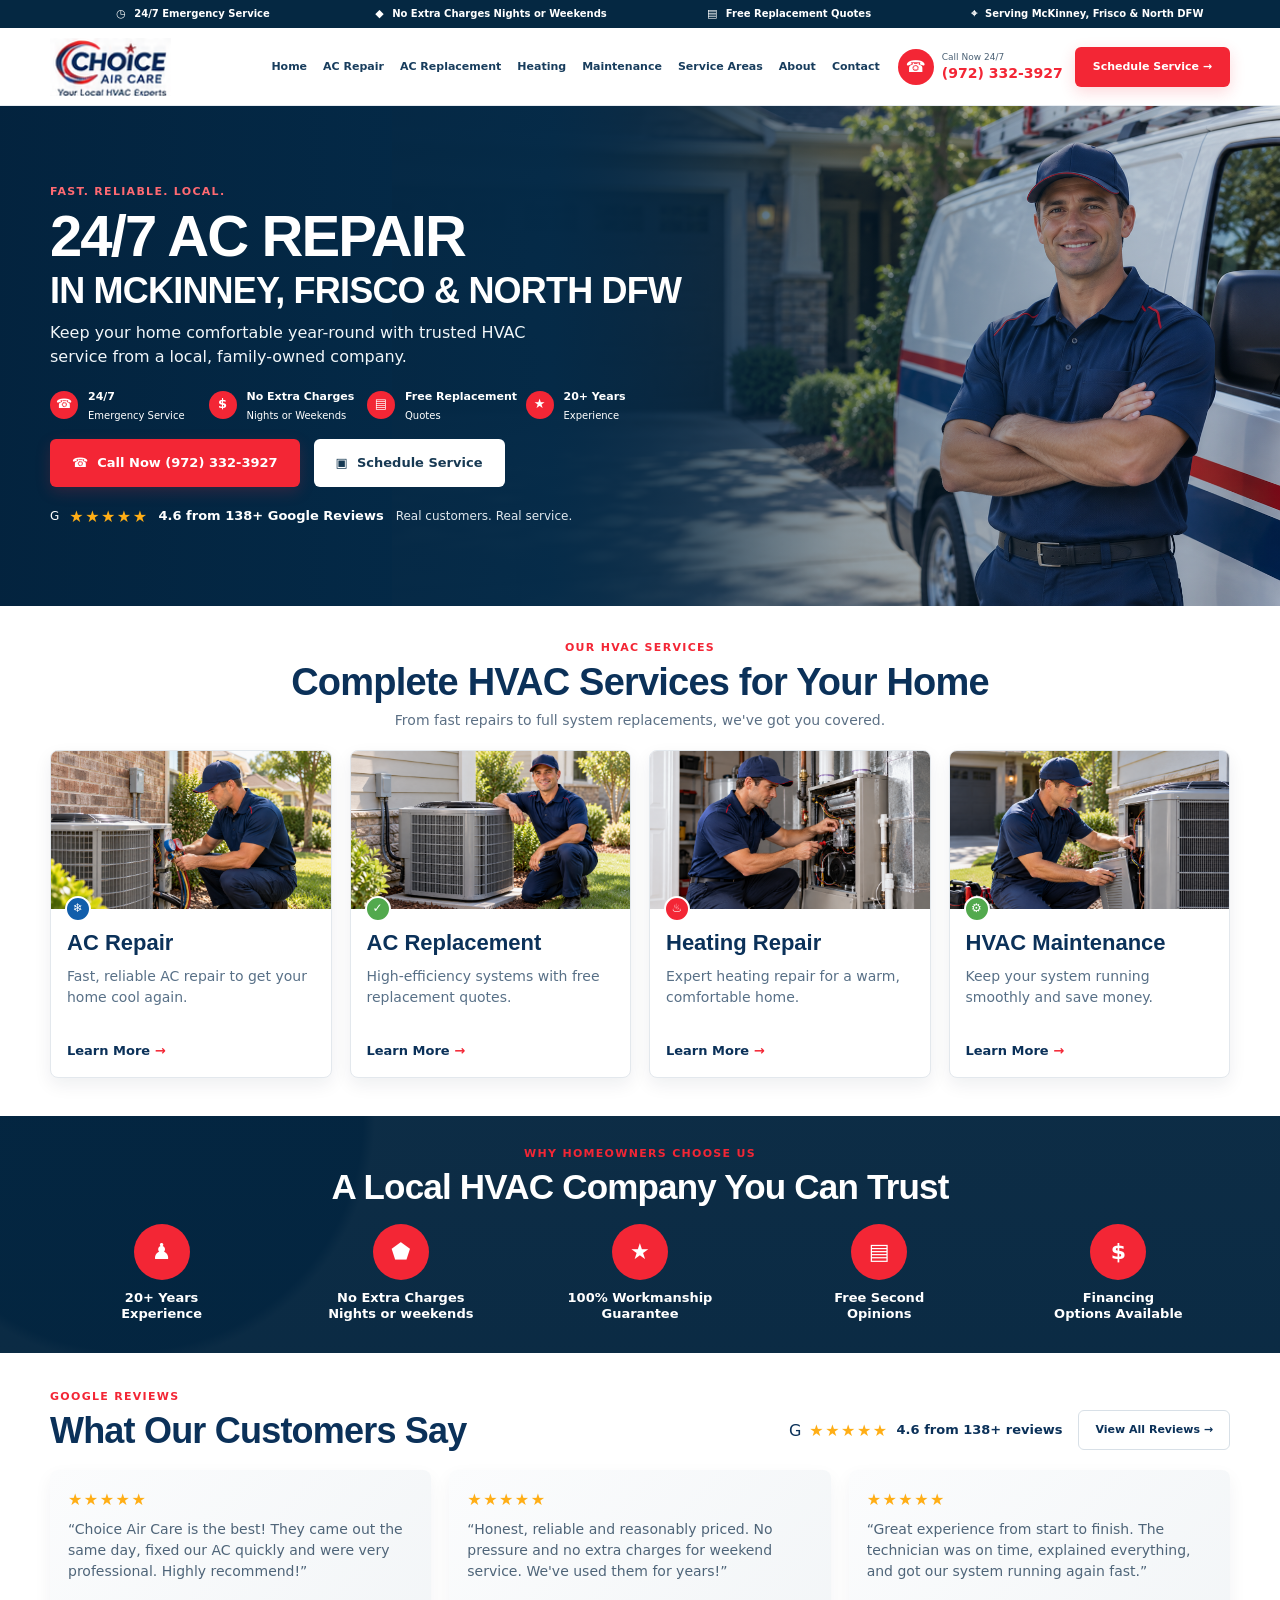
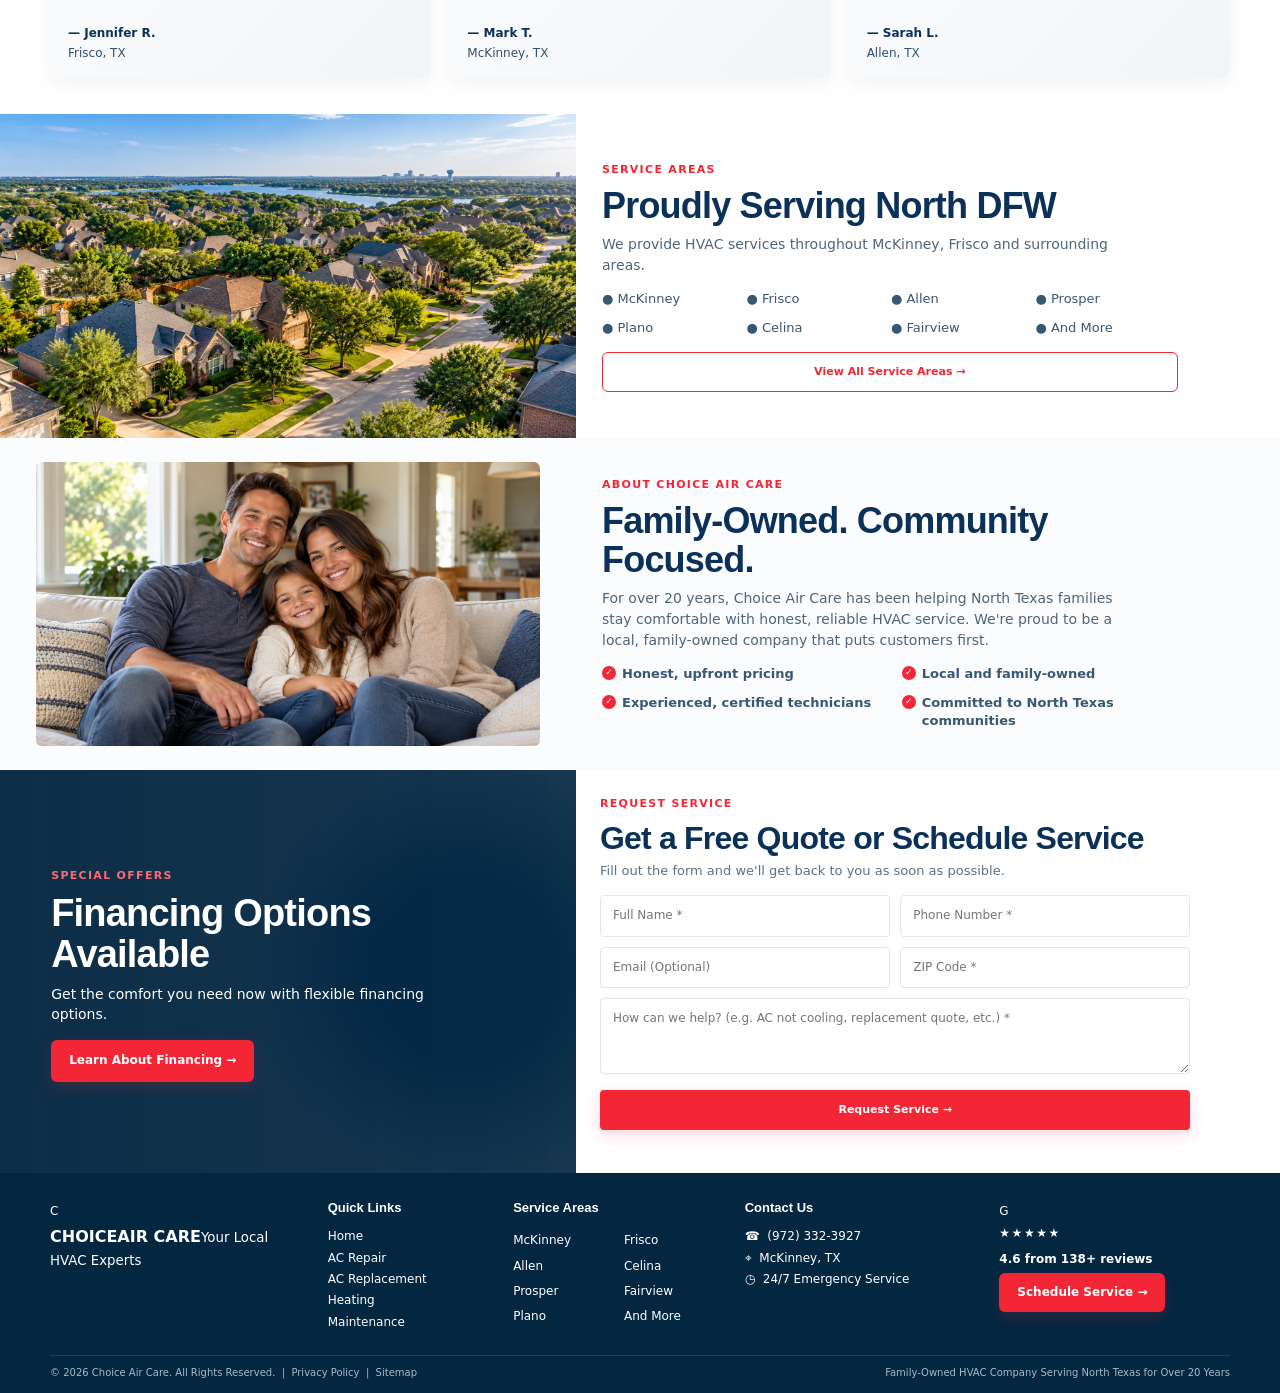
==== test.html @ 2be5fc78 "Update site with choice-air-care-demo-ready" ====
<!doctype html>
<html lang="en">
<head>
  <meta charset="utf-8" />
  <meta name="viewport" content="width=device-width,initial-scale=1" />
  <meta name="description" content="Choice Air Care concept homepage — a conversion-focused HVAC landing page for McKinney, Frisco and North DFW." />
  <title>Choice Air Care | 24/7 HVAC Service in North DFW</title>
  <link rel="stylesheet" href="styles.css" />
</head>
<body>
  <a class="skip-link" href="#main">Skip to content</a>

  <div class="topbar">
    <div class="container topbar__inner">
      <span><b>◷</b> 24/7 Emergency Service</span>
      <span><b>◆</b> No Extra Charges Nights or Weekends</span>
      <span><b>▤</b> Free Replacement Quotes</span>
      <span><b>⌖</b> Serving McKinney, Frisco &amp; North DFW</span>
    </div>
  </div>

  <header class="header" id="header">
    <div class="container nav">
      <a class="logo" href="#top" aria-label="Choice Air Care home">
        <img src="assets/logo.png" alt="Choice Air Care — Your Local HVAC Experts" />
      </a>

      <button class="menu-button" id="menuButton" type="button" aria-expanded="false" aria-controls="mainNav" aria-label="Open menu">☰</button>

      <nav class="main-nav" id="mainNav" aria-label="Primary navigation">
        <a href="#top">Home</a>
        <a href="#services">AC Repair</a>
        <a href="#services">AC Replacement</a>
        <a href="#services">Heating</a>
        <a href="#services">Maintenance</a>
        <a href="#areas">Service Areas</a>
        <a href="#about">About</a>
        <a href="#contact">Contact</a>
      </nav>

      <div class="nav-actions">
        <a class="nav-phone" href="tel:+19723323927" aria-label="Call Choice Air Care at 972 332 3927">
          <span class="nav-phone__icon">☎</span>
          <span><small>Call Now 24/7</small><strong>(972) 332-3927</strong></span>
        </a>
        <a class="button button--red button--nav" href="#contact">Schedule Service →</a>
      </div>
    </div>
  </header>

  <main id="main">
    <section class="hero" id="top">
      <div class="container hero__inner">
        <div class="hero__copy">
          <p class="kicker">FAST. RELIABLE. LOCAL.</p>
          <h1>24/7 AC REPAIR <span>IN MCKINNEY, FRISCO &amp; NORTH DFW</span></h1>
          <p class="hero__lede">Keep your home comfortable year-round with trusted HVAC service from a local, family-owned company.</p>

          <div class="hero-points" aria-label="Service benefits">
            <div><span class="round-icon">☎</span><p><strong>24/7</strong><small>Emergency Service</small></p></div>
            <div><span class="round-icon">$</span><p><strong>No Extra Charges</strong><small>Nights or Weekends</small></p></div>
            <div><span class="round-icon">▤</span><p><strong>Free Replacement</strong><small>Quotes</small></p></div>
            <div><span class="round-icon">★</span><p><strong>20+ Years</strong><small>Experience</small></p></div>
          </div>

          <div class="hero-actions">
            <a class="button button--red button--hero" href="tel:+19723323927">☎&nbsp; Call Now (972) 332-3927</a>
            <a class="button button--white button--hero" href="#contact">▣&nbsp; Schedule Service</a>
          </div>

          <div class="google-line" aria-label="4.6 from 138 plus Google reviews">
            <span class="google-g">G</span>
            <span class="stars">★★★★★</span>
            <strong>4.6 from 138+ Google Reviews</strong>
            <span class="google-line__note">Real customers. Real service.</span>
          </div>
        </div>
      </div>
    </section>

    <section class="services" id="services">
      <div class="container">
        <div class="section-title section-title--center">
          <p class="kicker kicker--red">OUR HVAC SERVICES</p>
          <h2>Complete HVAC Services for Your Home</h2>
          <p>From fast repairs to full system replacements, we've got you covered.</p>
        </div>

        <div class="service-grid">
          <article class="service-card">
            <img src="assets/service-ac-repair.png" alt="Outdoor AC condenser units" />
            <div class="service-card__body">
              <span class="service-badge">❄</span>
              <h3>AC Repair</h3>
              <p>Fast, reliable AC repair to get your home cool again.</p>
              <a href="#contact">Learn More <b>→</b></a>
            </div>
          </article>

          <article class="service-card">
            <img src="assets/service-ac-replacement.png" alt="Residential air conditioning equipment" />
            <div class="service-card__body">
              <span class="service-badge service-badge--green">✓</span>
              <h3>AC Replacement</h3>
              <p>High-efficiency systems with free replacement quotes.</p>
              <a href="#contact">Learn More <b>→</b></a>
            </div>
          </article>

          <article class="service-card">
            <img src="assets/service-heating.png" alt="Home heating equipment" />
            <div class="service-card__body">
              <span class="service-badge service-badge--red">♨</span>
              <h3>Heating Repair</h3>
              <p>Expert heating repair for a warm, comfortable home.</p>
              <a href="#contact">Learn More <b>→</b></a>
            </div>
          </article>

          <article class="service-card">
            <img src="assets/service-maintenance.png" alt="HVAC technician servicing equipment" />
            <div class="service-card__body">
              <span class="service-badge service-badge--green">⚙</span>
              <h3>HVAC Maintenance</h3>
              <p>Keep your system running smoothly and save money.</p>
              <a href="#contact">Learn More <b>→</b></a>
            </div>
          </article>
        </div>
      </div>
    </section>

    <section class="trust" id="why-us">
      <div class="container">
        <div class="section-title section-title--center section-title--light trust__title">
          <p class="kicker kicker--red">WHY HOMEOWNERS CHOOSE US</p>
          <h2>A Local HVAC Company You Can Trust</h2>
        </div>

        <div class="trust-grid">
          <div class="trust-item"><span>♟</span><strong>20+ Years<br>Experience</strong></div>
          <div class="trust-item"><span>⬟</span><strong>No Extra Charges<br>Nights or weekends</strong></div>
          <div class="trust-item"><span>★</span><strong>100% Workmanship<br>Guarantee</strong></div>
          <div class="trust-item"><span>▤</span><strong>Free Second<br>Opinions</strong></div>
          <div class="trust-item"><span>$</span><strong>Financing<br>Options Available</strong></div>
        </div>
      </div>
    </section>

    <section class="reviews" id="reviews">
      <div class="container">
        <div class="reviews-heading">
          <div>
            <p class="kicker kicker--red">GOOGLE REVIEWS</p>
            <h2>What Our Customers Say</h2>
          </div>
          <div class="reviews-heading__right">
            <div class="rating-block"><span class="google-g">G</span><span class="stars">★★★★★</span><strong>4.6 from 138+ reviews</strong></div>
            <a class="outline-button" href="#reviews">View All Reviews →</a>
          </div>
        </div>

        <div class="review-grid">
          <article class="review-card">
            <div class="stars">★★★★★</div>
            <p>“Choice Air Care is the best! They came out the same day, fixed our AC quickly and were very professional. Highly recommend!”</p>
            <strong>— Jennifer R.</strong><span>Frisco, TX</span>
          </article>
          <article class="review-card">
            <div class="stars">★★★★★</div>
            <p>“Honest, reliable and reasonably priced. No pressure and no extra charges for weekend service. We've used them for years!”</p>
            <strong>— Mark T.</strong><span>McKinney, TX</span>
          </article>
          <article class="review-card">
            <div class="stars">★★★★★</div>
            <p>“Great experience from start to finish. The technician was on time, explained everything, and got our system running again fast.”</p>
            <strong>— Sarah L.</strong><span>Allen, TX</span>
          </article>
        </div>
      </div>
    </section>

    <section class="split-section areas" id="areas">
      <div class="split-section__image area-image"><img src="assets/service-area.png" alt="Residential neighborhood in North DFW" /></div>
      <div class="split-section__copy">
        <p class="kicker kicker--red">SERVICE AREAS</p>
        <h2>Proudly Serving North DFW</h2>
        <p>We provide HVAC services throughout McKinney, Frisco and surrounding areas.</p>
        <div class="area-list">
          <span>● McKinney</span><span>● Frisco</span><span>● Allen</span><span>● Prosper</span>
          <span>● Plano</span><span>● Celina</span><span>● Fairview</span><span>● And More</span>
        </div>
        <a class="outline-button outline-button--red" href="#contact">View All Service Areas →</a>
      </div>
    </section>

    <section class="split-section about" id="about">
      <div class="split-section__image family-image"><img src="assets/family.png" alt="A local family at home" /></div>
      <div class="split-section__copy about__copy">
        <p class="kicker kicker--red">ABOUT CHOICE AIR CARE</p>
        <h2>Family-Owned. Community Focused.</h2>
        <p>For over 20 years, Choice Air Care has been helping North Texas families stay comfortable with honest, reliable HVAC service. We're proud to be a local, family-owned company that puts customers first.</p>
        <ul class="checks">
          <li>Honest, upfront pricing</li>
          <li>Local and family-owned</li>
          <li>Experienced, certified technicians</li>
          <li>Committed to North Texas communities</li>
        </ul>
      </div>
    </section>

    <section class="conversion" id="contact">
      <div class="conversion__finance">
        <div>
          <p class="kicker">SPECIAL OFFERS</p>
          <h2>Financing Options Available</h2>
          <p>Get the comfort you need now with flexible financing options.</p>
          <a class="button button--red" href="#quoteForm">Learn About Financing →</a>
        </div>
      </div>

      <div class="conversion__form">
        <p class="kicker kicker--red">REQUEST SERVICE</p>
        <h2>Get a Free Quote or Schedule Service</h2>
        <p>Fill out the form and we'll get back to you as soon as possible.</p>
        <form id="quoteForm" class="quote-form">
          <div class="form-grid">
            <input aria-label="Full Name" required name="name" placeholder="Full Name *" />
            <input aria-label="Phone Number" required name="phone" type="tel" placeholder="Phone Number *" />
            <input aria-label="Email" name="email" type="email" placeholder="Email (Optional)" />
            <input aria-label="ZIP Code" required name="zip" inputmode="numeric" placeholder="ZIP Code *" />
          </div>
          <textarea aria-label="How can we help?" required name="message" rows="3" placeholder="How can we help? (e.g. AC not cooling, replacement quote, etc.) *"></textarea>
          <button class="button button--red button--full" type="submit">Request Service →</button>
          <p id="formStatus" class="form-status" aria-live="polite"></p>
        </form>
      </div>
    </section>
  </main>

  <footer class="footer">
    <div class="container footer-grid">
      <div class="footer-brand">
        <div class="footer-wordmark"><span class="footer-c">C</span><div><strong>CHOICE</strong><b>AIR CARE</b><small>Your Local HVAC Experts</small></div></div>
      </div>
      <div><h3>Quick Links</h3><a href="#top">Home</a><a href="#services">AC Repair</a><a href="#services">AC Replacement</a><a href="#services">Heating</a><a href="#services">Maintenance</a></div>
      <div><h3>Service Areas</h3><div class="footer-areas"><span>McKinney</span><span>Frisco</span><span>Allen</span><span>Celina</span><span>Prosper</span><span>Fairview</span><span>Plano</span><span>And More</span></div></div>
      <div><h3>Contact Us</h3><a href="tel:+19723323927">☎ &nbsp;(972) 332-3927</a><span>⌖ &nbsp;McKinney, TX</span><span>◷ &nbsp;24/7 Emergency Service</span></div>
      <div class="footer-rating"><div><span class="google-g">G</span><span class="stars">★★★★★</span></div><strong>4.6 from 138+ reviews</strong><a class="button button--red button--footer" href="#contact">Schedule Service →</a></div>
    </div>
    <div class="container footer-bottom"><span>© <span id="year"></span> Choice Air Care. All Rights Reserved. &nbsp;|&nbsp; Privacy Policy &nbsp;|&nbsp; Sitemap</span><span>Family-Owned HVAC Company Serving North Texas for Over 20 Years</span></div>
  </footer>

  <div class="mobile-cta"><a href="tel:+19723323927">☎ Call Now</a><a href="#contact">Schedule Service</a></div>
  <script src="script.js"></script>
</body>
</html>
---- styles.css ----
:root{
  --navy:#052d50;
  --navy-dark:#032540;
  --red:#f32635;
  --red-dark:#dc1727;
  --blue:#0b5b9b;
  --gold:#ffae16;
  --ink:#0b3159;
  --muted:#5c7085;
  --line:#e3e9ee;
  --soft:#f7f9fb;
}
*{box-sizing:border-box}
html{scroll-behavior:smooth}
body{margin:0;font-family:Inter,system-ui,-apple-system,"Segoe UI",sans-serif;color:var(--ink);background:#fff;line-height:1.45}
a{color:inherit;text-decoration:none}img{display:block;max-width:100%}button,input,textarea{font:inherit}
.container{width:min(1180px,calc(100% - 68px));margin-inline:auto}
.skip-link{position:fixed;left:8px;top:-60px;background:#fff;padding:8px 12px;z-index:999;border-radius:6px}.skip-link:focus{top:8px}

.topbar{min-height:28px;background:#052842;color:#fff;font-size:10px;font-weight:600}.topbar__inner{min-height:28px;display:grid;grid-template-columns:repeat(4,1fr);align-items:center;text-align:center;gap:12px;padding:4px 0}.topbar b{font-size:11px;margin-right:5px}
.header{height:78px;background:#fff;border-bottom:1px solid #e8edf2;position:sticky;top:0;z-index:60}.nav{height:78px;display:flex;align-items:center;gap:18px}.logo{width:148px;flex:0 0 148px}.logo img{width:148px;height:58px;object-fit:contain;object-position:left center}
.main-nav{display:flex;align-items:center;gap:16px;margin-left:auto;white-space:nowrap}.main-nav a{font-size:11px;font-weight:700;color:#183d5d}.main-nav a:hover{color:var(--red)}
.nav-actions{display:flex;align-items:center;gap:12px}.nav-phone{display:flex;align-items:center;gap:8px}.nav-phone__icon{width:36px;height:36px;border-radius:50%;display:grid;place-items:center;background:var(--red);color:#fff;font-size:16px}.nav-phone small{display:block;font-size:9px;line-height:1;color:#4b6175}.nav-phone strong{display:block;color:var(--red);font-size:14px;line-height:1.1;margin-top:4px}.menu-button{display:none;margin-left:auto;border:0;background:transparent;color:var(--navy);font-size:24px}
.button{display:inline-flex;align-items:center;justify-content:center;border:0;border-radius:6px;font-weight:800;transition:.18s ease;padding:11px 18px;cursor:pointer}.button:hover{transform:translateY(-1px)}.button--red{background:var(--red);color:#fff;box-shadow:0 5px 15px rgba(243,38,53,.18)}.button--red:hover{background:var(--red-dark)}.button--white{background:#fff;color:#173953}.button--nav{font-size:11px;padding:12px 18px;border-radius:6px}.button--full{width:100%}.button--footer{font-size:11px;margin-top:12px;padding:11px 18px}

.kicker{margin:0 0 9px;font-weight:800;font-size:11px;letter-spacing:1.3px;color:#ff6a72}.kicker--red{color:var(--red)}
h1,h2,h3{font-family:Manrope,Inter,sans-serif}

.hero{min-height:500px;color:#fff;position:relative;overflow:hidden;background:#062e50}.hero::before{content:"";position:absolute;inset:0;background:linear-gradient(90deg,rgba(3,35,62,.98) 0%,rgba(4,43,73,.95) 43%,rgba(4,45,75,.44) 66%,rgba(3,36,63,.14) 100%),url("assets/hero-tech.png") right center/auto 100% no-repeat}.hero__inner{min-height:500px;position:relative;z-index:1;display:flex;align-items:center}.hero__copy{width:58%;padding:28px 0}.hero h1{font-size:58px;line-height:.98;letter-spacing:-1.9px;margin:0 0 12px;color:#fff;font-weight:800}.hero h1 span{display:block;font-size:36px;letter-spacing:-.8px;margin-top:8px}.hero__lede{font-size:16px;line-height:1.5;max-width:520px;color:#f1f6f9;margin:0 0 22px}
.hero-points{display:grid;grid-template-columns:repeat(4,1fr);gap:14px;max-width:620px;margin-bottom:18px}.hero-points>div{display:flex;gap:10px;align-items:flex-start;min-width:0}.round-icon{width:28px;height:28px;display:grid;place-items:center;flex:0 0 28px;border-radius:50%;background:var(--red);color:#fff;font-size:13px;font-weight:800}.hero-points p{margin:0;line-height:1.18}.hero-points strong{display:block;color:#fff;font-size:11px;white-space:nowrap}.hero-points small{display:block;color:#fff;font-size:10px;margin-top:6px;white-space:nowrap}
.hero-actions{display:flex;gap:14px;margin-top:6px;flex-wrap:wrap}.button--hero{height:48px;font-size:13px;padding:0 22px}.google-line{display:flex;align-items:center;gap:10px;margin-top:18px;font-size:12px;color:#fff;flex-wrap:wrap}.google-line strong{font-size:13px}.google-line__note{margin-left:2px;color:#e1e8ee}

.google-wordmark{display:inline-flex;align-items:center;font-weight:800;letter-spacing:-.3px;font-family:Arial,Helvetica,sans-serif;font-size:22px;line-height:1}.g-blue{color:#4285F4}.g-red{color:#DB4437}.g-yellow{color:#F4B400}.g-green{color:#0F9D58}.stars{color:var(--gold);letter-spacing:1.5px;font-size:16px}

.services{padding:34px 0 38px;background:#fff}.section-title--center{text-align:center}.section-title .kicker{margin-bottom:6px}.section-title h2,.reviews h2,.split-section h2,.conversion h2{margin:0;color:#0b3159;font-weight:800;letter-spacing:-.8px}.section-title h2{font-size:38px;line-height:1.08}.section-title>p:last-child{margin:7px 0 20px;color:var(--muted);font-size:14px}.service-grid{display:grid;grid-template-columns:repeat(4,1fr);gap:18px}.service-card{display:flex;flex-direction:column;border:1px solid #e3e8ed;border-radius:8px;overflow:hidden;background:#fff;box-shadow:0 7px 18px rgba(3,35,62,.07)}.service-card__media{aspect-ratio:1.95/1;overflow:hidden}.service-card__media img{width:100%;height:100%;object-fit:cover;object-position:center}.service-card__body{position:relative;padding:18px 16px 16px;display:flex;flex-direction:column;flex:1}.service-badge{position:absolute;left:14px;top:-13px;width:26px;height:26px;border-radius:50%;display:grid;place-items:center;color:#fff;background:#115eab;font-size:12px;border:2px solid #fff}.service-badge--green{background:#52a94d}.service-badge--red{background:var(--red)}.service-card h3{font-size:22px;margin:0 0 8px;color:#0b3159}.service-card p{font-size:14px;line-height:1.5;color:#587087;margin:0 0 12px;min-height:64px}.service-card a{display:inline-block;margin-top:auto;font-size:13px;font-weight:800}.service-card a b{color:var(--red)}

.trust{padding:30px 0;background:linear-gradient(rgba(3,36,62,.96),rgba(3,36,62,.97)),radial-gradient(circle at 10% 0%,#174f80 0 20%,transparent 21%);color:#fff}.trust__title{margin-bottom:18px}.section-title--light h2{color:#fff;font-size:35px}.trust-grid{display:grid;grid-template-columns:repeat(5,1fr);gap:16px;text-align:center}.trust-item span{width:56px;height:56px;border-radius:50%;margin:0 auto 10px;display:grid;place-items:center;background:var(--red);color:#fff;font-size:22px;font-weight:800}.trust-item strong{display:block;font-size:13px;line-height:1.25;color:#fff}

.reviews{padding:36px 0;background:#fff}.reviews-heading{display:flex;align-items:end;justify-content:space-between;margin-bottom:20px;gap:20px}.reviews-heading h2{font-size:36px;line-height:1.02}.reviews-heading__right{display:flex;align-items:center;gap:16px;flex-wrap:wrap}.rating-block{display:flex;align-items:center;gap:8px;flex-wrap:wrap}.rating-block strong{font-size:13px}.outline-button{display:inline-flex;align-items:center;justify-content:center;min-height:40px;padding:0 16px;border:1px solid #d8e0e7;border-radius:6px;background:#fff;font-size:11px;font-weight:800}.outline-button--red{min-height:40px;color:var(--red);border-color:var(--red)}.review-grid{display:grid;grid-template-columns:repeat(3,1fr);gap:18px}.review-card{padding:18px 18px 16px;border-radius:8px;background:linear-gradient(135deg,#fbfcfd,#f2f5f7);box-shadow:0 7px 18px rgba(3,35,62,.05)}.review-card .stars{font-size:16px}.review-card p{font-size:14px;line-height:1.5;color:#4f6579;margin:8px 0 10px;min-height:96px}.review-card strong,.review-card span{display:block;font-size:12px}.review-card span{margin-top:2px;color:#31506c}

.split-section{display:grid;grid-template-columns:45% 55%;background:#fff}.split-section__image{overflow:hidden;min-height:300px}.split-section__image img{width:100%;height:100%;object-fit:cover}.split-section__copy{padding:28px 8vw 26px 26px;display:flex;flex-direction:column;justify-content:center}.split-section h2{font-size:36px;line-height:1.08}.split-section__copy>p:not(.kicker){font-size:14px;color:#4e657a;max-width:540px;margin:8px 0 14px;line-height:1.5}.area-list{display:grid;grid-template-columns:repeat(4,1fr);gap:10px 18px;margin-bottom:14px;max-width:560px}.area-list span{font-size:13px;color:#385772}.about{background:#fbfcfd}.about .split-section__image{padding:24px 36px;display:flex}.family-image img{border-radius:6px;object-fit:cover}.about__copy{padding-top:22px;padding-bottom:22px}.checks{list-style:none;padding:0;margin:0;display:grid;grid-template-columns:repeat(2,1fr);gap:10px 24px;max-width:600px}.checks li{font-size:13px;color:#385772;font-weight:600;position:relative;padding-left:20px}.checks li::before{content:"✓";position:absolute;left:0;top:1px;width:14px;height:14px;border-radius:50%;display:grid;place-items:center;background:var(--red);color:#fff;font-size:9px}

.conversion{display:grid;grid-template-columns:45% 55%;background:#fff}.conversion__finance{padding:36px 5vw 30px 4vw;display:flex;align-items:center;color:#fff;background:linear-gradient(90deg,rgba(3,37,64,.96),rgba(3,37,64,.92)),radial-gradient(circle at 80% 50%,#0a5e98 0 18%,transparent 42%)}.conversion__finance h2{font-size:38px;color:#fff;line-height:1.08}.conversion__finance p:not(.kicker){font-size:14px;color:#fff;margin:9px 0 16px;max-width:380px}.conversion__finance .button{font-size:12px;padding:12px 18px}.conversion__form{padding:26px 7vw 24px 24px}.conversion__form h2{font-size:32px;line-height:1.08}.conversion__form>p:not(.kicker){font-size:13px;color:#5b7185;margin:7px 0 14px}.form-grid{display:grid;grid-template-columns:repeat(2,1fr);gap:10px}.quote-form input,.quote-form textarea{width:100%;border:1px solid #e1e7ec;background:#fff;border-radius:4px;padding:11px 12px;color:#25435f;font-size:12px;outline:none}.quote-form textarea{resize:vertical;margin:10px 0;min-height:72px}.quote-form input:focus,.quote-form textarea:focus{border-color:#8aa9c0}.quote-form .button{height:40px;font-size:11px;border-radius:4px}.form-status{margin:5px 0 0;min-height:14px;font-size:11px;color:#1a7b4d}

.footer{padding:26px 0 12px;background:#032641;color:#fff}.footer-grid{display:grid;grid-template-columns:1.1fr .7fr .9fr 1fr 1fr;gap:24px;align-items:start}.footer-grid h3{margin:0 0 10px;font-size:13px}.footer-grid a,.footer-grid span{display:block;color:#fff;font-size:12px;margin:4px 0}.footer-logo-box{display:inline-flex;align-items:center;justify-content:center;background:#fff;border-radius:10px;padding:10px 12px;min-height:86px}.footer-logo-box img{width:170px;height:62px;object-fit:contain}.footer-areas{display:grid;grid-template-columns:repeat(2,1fr);column-gap:14px}.footer-rating{display:flex;flex-direction:column;align-items:flex-start}.footer-rating__top{display:flex;align-items:center;gap:8px;flex-wrap:wrap}.footer-rating strong{font-size:12px;margin-top:5px}.footer-bottom{display:flex;justify-content:space-between;border-top:1px solid rgba(255,255,255,.12);margin-top:20px;padding-top:10px;gap:16px}.footer-bottom span{font-size:10px;color:#a6bac9}

.mobile-cta{display:none;position:fixed;z-index:90;left:10px;right:10px;bottom:10px;border-radius:8px;overflow:hidden;box-shadow:0 10px 25px rgba(3,35,62,.25)}.mobile-cta a{flex:1;padding:12px;text-align:center;font-size:12px;font-weight:800;color:#fff}.mobile-cta a:first-child{background:var(--red)}.mobile-cta a:last-child{background:var(--navy)}

@media(max-width:1120px){
  .container{width:min(100% - 34px,1180px)}
  .hero h1{font-size:50px}.hero h1 span{font-size:32px}
  .service-card h3{font-size:18px}
}
@media(max-width:920px){
  .main-nav{gap:10px}.main-nav a{font-size:10px}.logo{width:132px;flex-basis:132px}.logo img{width:132px}.nav-actions{gap:8px}.button--nav{padding:10px 12px}.nav-phone strong{font-size:12px}
  .hero__copy{width:64%}.hero h1{font-size:42px}.hero h1 span{font-size:28px}
  .service-grid,.review-grid{grid-template-columns:repeat(2,1fr)}
  .trust-grid{grid-template-columns:repeat(3,1fr)}
  .footer-grid{grid-template-columns:repeat(2,1fr)}
}
@media(max-width:760px){
  body{padding-bottom:58px}.topbar{display:none}.header{height:72px}.nav{height:72px}.menu-button{display:block}.main-nav{display:none;position:absolute;left:16px;right:16px;top:76px;background:#fff;padding:10px;border:1px solid var(--line);box-shadow:0 15px 30px rgba(0,0,0,.12);border-radius:8px;flex-direction:column;align-items:stretch;gap:0}.main-nav.open{display:flex}.main-nav a{font-size:13px;padding:9px}.nav-actions{display:none}
  .hero{min-height:620px;padding:40px 0 290px;background:#062e50}.hero::before{background:linear-gradient(180deg,rgba(3,35,62,.98) 0%,rgba(3,35,62,.94) 50%,rgba(3,35,62,.10) 70%),url("assets/hero-tech.png") center bottom/auto 290px no-repeat}.hero__inner{min-height:unset}.hero__copy{width:100%;padding:10px 0 0}.hero h1{font-size:40px}.hero h1 span{font-size:25px}.hero__lede{font-size:14px;max-width:100%}.hero-points{grid-template-columns:repeat(2,1fr);max-width:100%}.hero-points strong,.hero-points small{font-size:10px}
  .services,.trust,.reviews{padding:34px 0}.service-grid{grid-template-columns:repeat(2,1fr)}.trust-grid{grid-template-columns:repeat(2,1fr);row-gap:20px}.reviews-heading{align-items:flex-start;gap:12px;flex-direction:column}.reviews-heading__right{align-items:flex-start}.review-grid{grid-template-columns:1fr}.review-card p{min-height:0}.split-section,.conversion{grid-template-columns:1fr}.split-section__image{min-height:240px}.split-section__copy,.conversion__finance,.conversion__form{padding:32px 24px}.about .split-section__image{min-height:220px;padding:20px}.area-list{grid-template-columns:repeat(2,1fr)}.footer-grid{grid-template-columns:repeat(2,1fr)}.footer-bottom{flex-direction:column}.mobile-cta{display:flex}
}
@media(max-width:480px){
  .container{width:min(100% - 24px,1180px)}.hero{padding-top:30px}.hero h1{font-size:34px}.hero h1 span{font-size:21px}.hero-actions{display:grid}.button--hero{width:100%}.service-grid{grid-template-columns:1fr}.trust-grid{grid-template-columns:1fr}.area-list,.checks,.form-grid,.footer-grid{grid-template-columns:1fr}
}
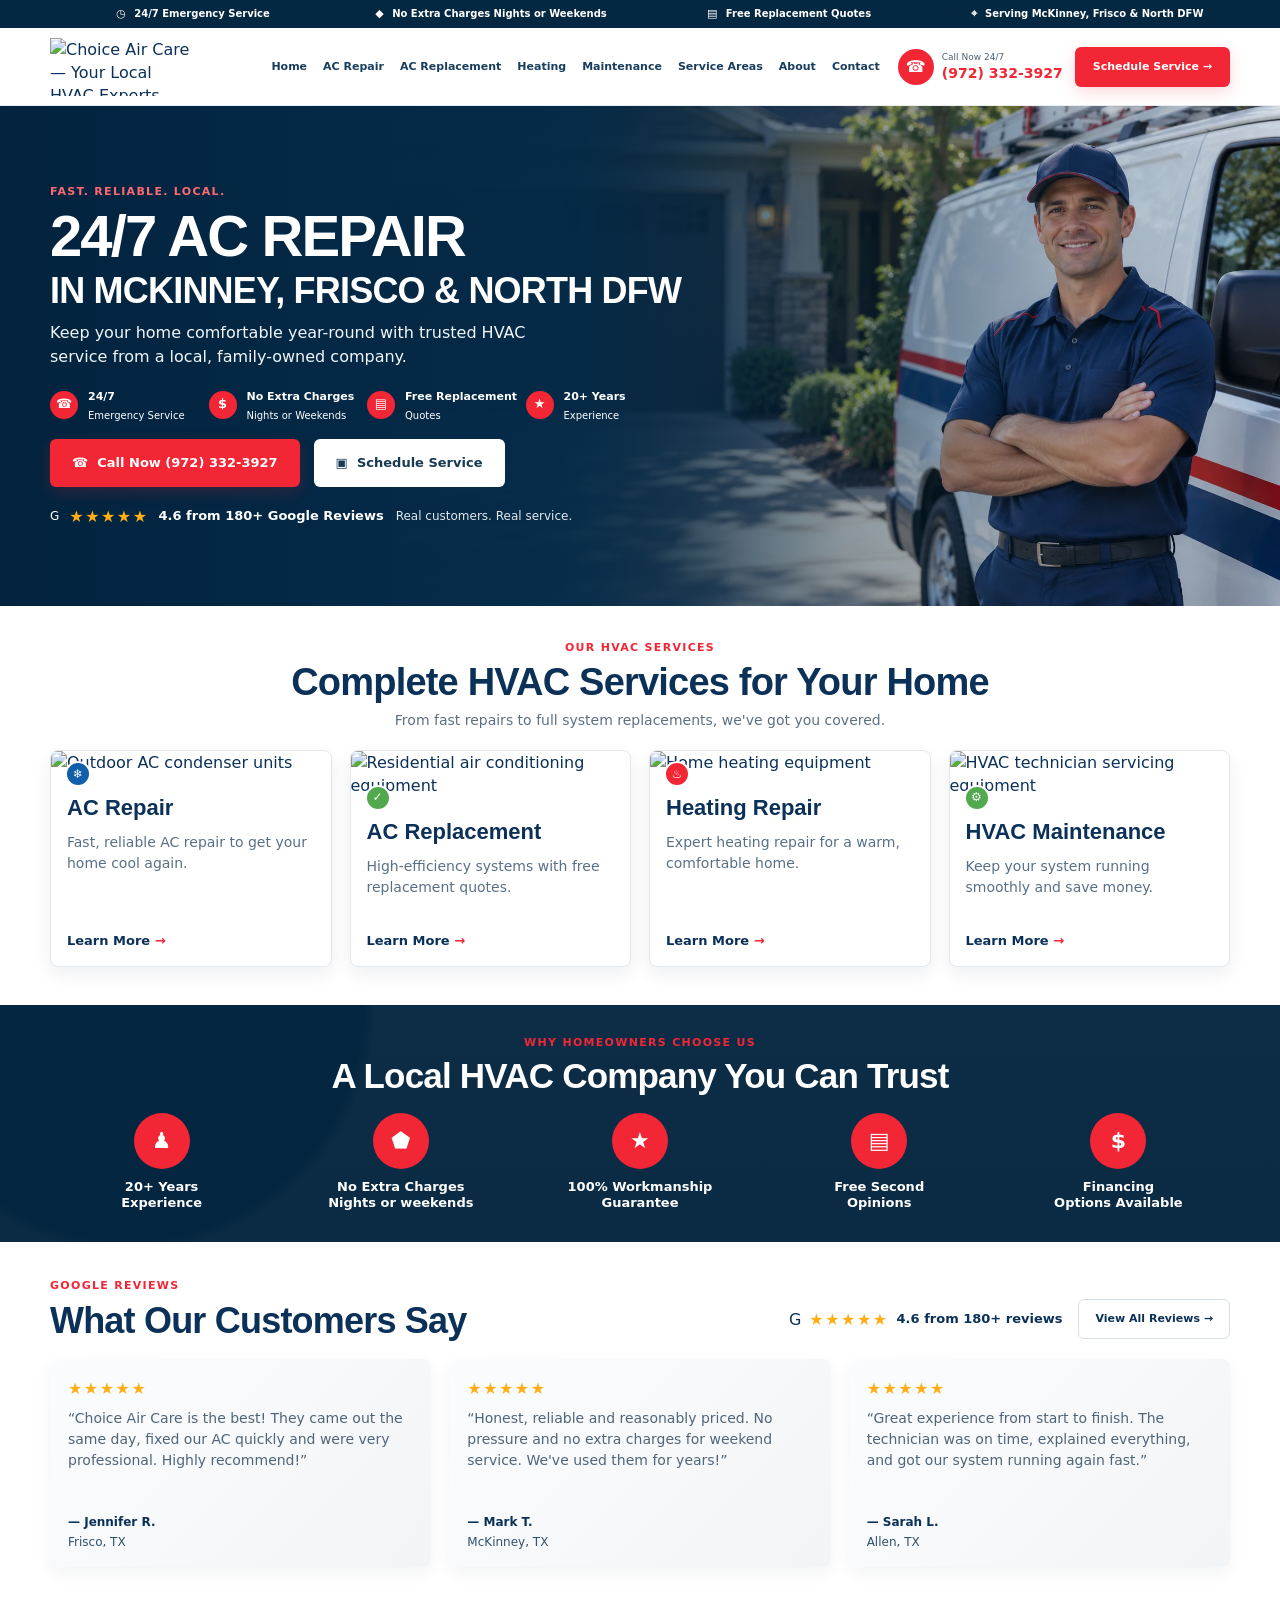
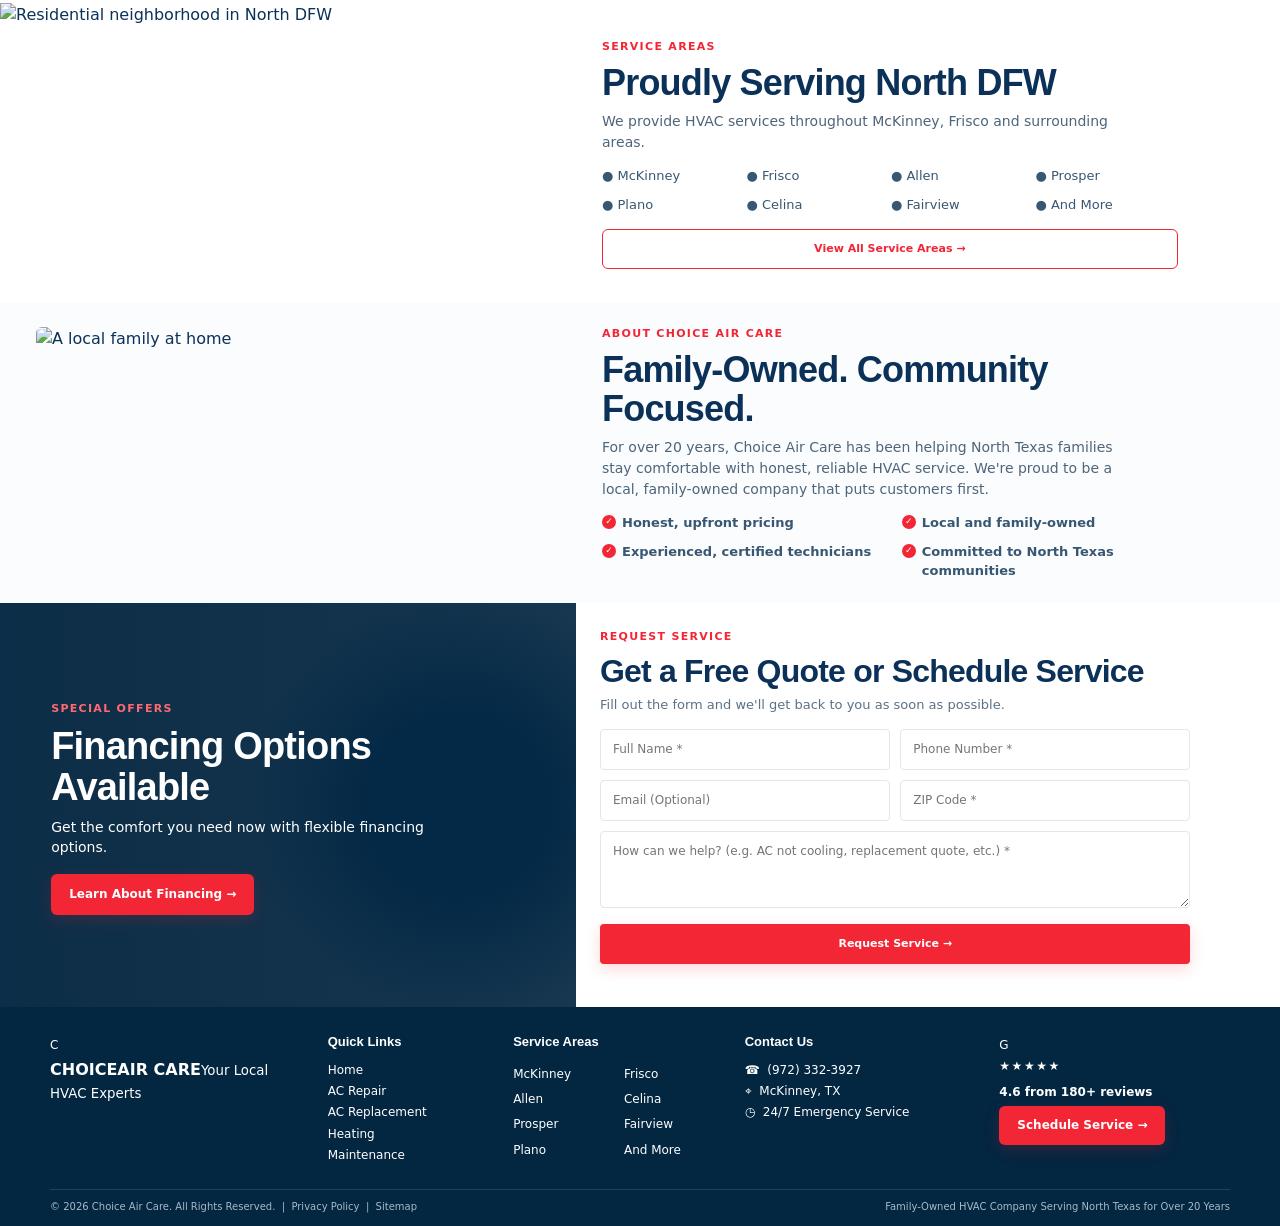
==== commit 00ea617d: "Optimize: convert images to WebP and update to 180+ reviews" ====
--- a/test.html
+++ b/test.html
@@ -68,10 +68,10 @@
             <a class="button button--white button--hero" href="#contact">▣&nbsp; Schedule Service</a>
           </div>
 
-          <div class="google-line" aria-label="4.6 from 138 plus Google reviews">
+          <div class="google-line" aria-label="4.6 from 180 plus Google reviews">
             <span class="google-g">G</span>
             <span class="stars">★★★★★</span>
-            <strong>4.6 from 138+ Google Reviews</strong>
+            <strong>4.6 from 180+ Google Reviews</strong>
             <span class="google-line__note">Real customers. Real service.</span>
           </div>
         </div>
@@ -155,7 +155,7 @@
             <h2>What Our Customers Say</h2>
           </div>
           <div class="reviews-heading__right">
-            <div class="rating-block"><span class="google-g">G</span><span class="stars">★★★★★</span><strong>4.6 from 138+ reviews</strong></div>
+            <div class="rating-block"><span class="google-g">G</span><span class="stars">★★★★★</span><strong>4.6 from 180+ reviews</strong></div>
             <a class="outline-button" href="#reviews">View All Reviews →</a>
           </div>
         </div>
@@ -246,7 +246,7 @@
       <div><h3>Quick Links</h3><a href="#top">Home</a><a href="#services">AC Repair</a><a href="#services">AC Replacement</a><a href="#services">Heating</a><a href="#services">Maintenance</a></div>
       <div><h3>Service Areas</h3><div class="footer-areas"><span>McKinney</span><span>Frisco</span><span>Allen</span><span>Celina</span><span>Prosper</span><span>Fairview</span><span>Plano</span><span>And More</span></div></div>
       <div><h3>Contact Us</h3><a href="tel:+19723323927">☎ &nbsp;(972) 332-3927</a><span>⌖ &nbsp;McKinney, TX</span><span>◷ &nbsp;24/7 Emergency Service</span></div>
-      <div class="footer-rating"><div><span class="google-g">G</span><span class="stars">★★★★★</span></div><strong>4.6 from 138+ reviews</strong><a class="button button--red button--footer" href="#contact">Schedule Service →</a></div>
+      <div class="footer-rating"><div><span class="google-g">G</span><span class="stars">★★★★★</span></div><strong>4.6 from 180+ reviews</strong><a class="button button--red button--footer" href="#contact">Schedule Service →</a></div>
     </div>
     <div class="container footer-bottom"><span>© <span id="year"></span> Choice Air Care. All Rights Reserved. &nbsp;|&nbsp; Privacy Policy &nbsp;|&nbsp; Sitemap</span><span>Family-Owned HVAC Company Serving North Texas for Over 20 Years</span></div>
   </footer>
--- a/styles.css
+++ b/styles.css
@@ -26,7 +26,7 @@
 .kicker{margin:0 0 9px;font-weight:800;font-size:11px;letter-spacing:1.3px;color:#ff6a72}.kicker--red{color:var(--red)}
 h1,h2,h3{font-family:Manrope,Inter,sans-serif}
 
-.hero{min-height:500px;color:#fff;position:relative;overflow:hidden;background:#062e50}.hero::before{content:"";position:absolute;inset:0;background:linear-gradient(90deg,rgba(3,35,62,.98) 0%,rgba(4,43,73,.95) 43%,rgba(4,45,75,.44) 66%,rgba(3,36,63,.14) 100%),url("assets/hero-tech.png") right center/auto 100% no-repeat}.hero__inner{min-height:500px;position:relative;z-index:1;display:flex;align-items:center}.hero__copy{width:58%;padding:28px 0}.hero h1{font-size:58px;line-height:.98;letter-spacing:-1.9px;margin:0 0 12px;color:#fff;font-weight:800}.hero h1 span{display:block;font-size:36px;letter-spacing:-.8px;margin-top:8px}.hero__lede{font-size:16px;line-height:1.5;max-width:520px;color:#f1f6f9;margin:0 0 22px}
+.hero{min-height:500px;color:#fff;position:relative;overflow:hidden;background:#062e50}.hero::before{content:"";position:absolute;inset:0;background:linear-gradient(90deg,rgba(3,35,62,.98) 0%,rgba(4,43,73,.95) 43%,rgba(4,45,75,.44) 66%,rgba(3,36,63,.14) 100%),url("assets/hero-tech.webp") right center/auto 100% no-repeat}.hero__inner{min-height:500px;position:relative;z-index:1;display:flex;align-items:center}.hero__copy{width:58%;padding:28px 0}.hero h1{font-size:58px;line-height:.98;letter-spacing:-1.9px;margin:0 0 12px;color:#fff;font-weight:800}.hero h1 span{display:block;font-size:36px;letter-spacing:-.8px;margin-top:8px}.hero__lede{font-size:16px;line-height:1.5;max-width:520px;color:#f1f6f9;margin:0 0 22px}
 .hero-points{display:grid;grid-template-columns:repeat(4,1fr);gap:14px;max-width:620px;margin-bottom:18px}.hero-points>div{display:flex;gap:10px;align-items:flex-start;min-width:0}.round-icon{width:28px;height:28px;display:grid;place-items:center;flex:0 0 28px;border-radius:50%;background:var(--red);color:#fff;font-size:13px;font-weight:800}.hero-points p{margin:0;line-height:1.18}.hero-points strong{display:block;color:#fff;font-size:11px;white-space:nowrap}.hero-points small{display:block;color:#fff;font-size:10px;margin-top:6px;white-space:nowrap}
 .hero-actions{display:flex;gap:14px;margin-top:6px;flex-wrap:wrap}.button--hero{height:48px;font-size:13px;padding:0 22px}.google-line{display:flex;align-items:center;gap:10px;margin-top:18px;font-size:12px;color:#fff;flex-wrap:wrap}.google-line strong{font-size:13px}.google-line__note{margin-left:2px;color:#e1e8ee}
 
@@ -60,7 +60,7 @@
 }
 @media(max-width:760px){
   body{padding-bottom:58px}.topbar{display:none}.header{height:72px}.nav{height:72px}.menu-button{display:block}.main-nav{display:none;position:absolute;left:16px;right:16px;top:76px;background:#fff;padding:10px;border:1px solid var(--line);box-shadow:0 15px 30px rgba(0,0,0,.12);border-radius:8px;flex-direction:column;align-items:stretch;gap:0}.main-nav.open{display:flex}.main-nav a{font-size:13px;padding:9px}.nav-actions{display:none}
-  .hero{min-height:620px;padding:40px 0 290px;background:#062e50}.hero::before{background:linear-gradient(180deg,rgba(3,35,62,.98) 0%,rgba(3,35,62,.94) 50%,rgba(3,35,62,.10) 70%),url("assets/hero-tech.png") center bottom/auto 290px no-repeat}.hero__inner{min-height:unset}.hero__copy{width:100%;padding:10px 0 0}.hero h1{font-size:40px}.hero h1 span{font-size:25px}.hero__lede{font-size:14px;max-width:100%}.hero-points{grid-template-columns:repeat(2,1fr);max-width:100%}.hero-points strong,.hero-points small{font-size:10px}
+  .hero{min-height:620px;padding:40px 0 290px;background:#062e50}.hero::before{background:linear-gradient(180deg,rgba(3,35,62,.98) 0%,rgba(3,35,62,.94) 50%,rgba(3,35,62,.10) 70%),url("assets/hero-tech.webp") center bottom/auto 290px no-repeat}.hero__inner{min-height:unset}.hero__copy{width:100%;padding:10px 0 0}.hero h1{font-size:40px}.hero h1 span{font-size:25px}.hero__lede{font-size:14px;max-width:100%}.hero-points{grid-template-columns:repeat(2,1fr);max-width:100%}.hero-points strong,.hero-points small{font-size:10px}
   .services,.trust,.reviews{padding:34px 0}.service-grid{grid-template-columns:repeat(2,1fr)}.trust-grid{grid-template-columns:repeat(2,1fr);row-gap:20px}.reviews-heading{align-items:flex-start;gap:12px;flex-direction:column}.reviews-heading__right{align-items:flex-start}.review-grid{grid-template-columns:1fr}.review-card p{min-height:0}.split-section,.conversion{grid-template-columns:1fr}.split-section__image{min-height:240px}.split-section__copy,.conversion__finance,.conversion__form{padding:32px 24px}.about .split-section__image{min-height:220px;padding:20px}.area-list{grid-template-columns:repeat(2,1fr)}.footer-grid{grid-template-columns:repeat(2,1fr)}.footer-bottom{flex-direction:column}.mobile-cta{display:flex}
 }
 @media(max-width:480px){
